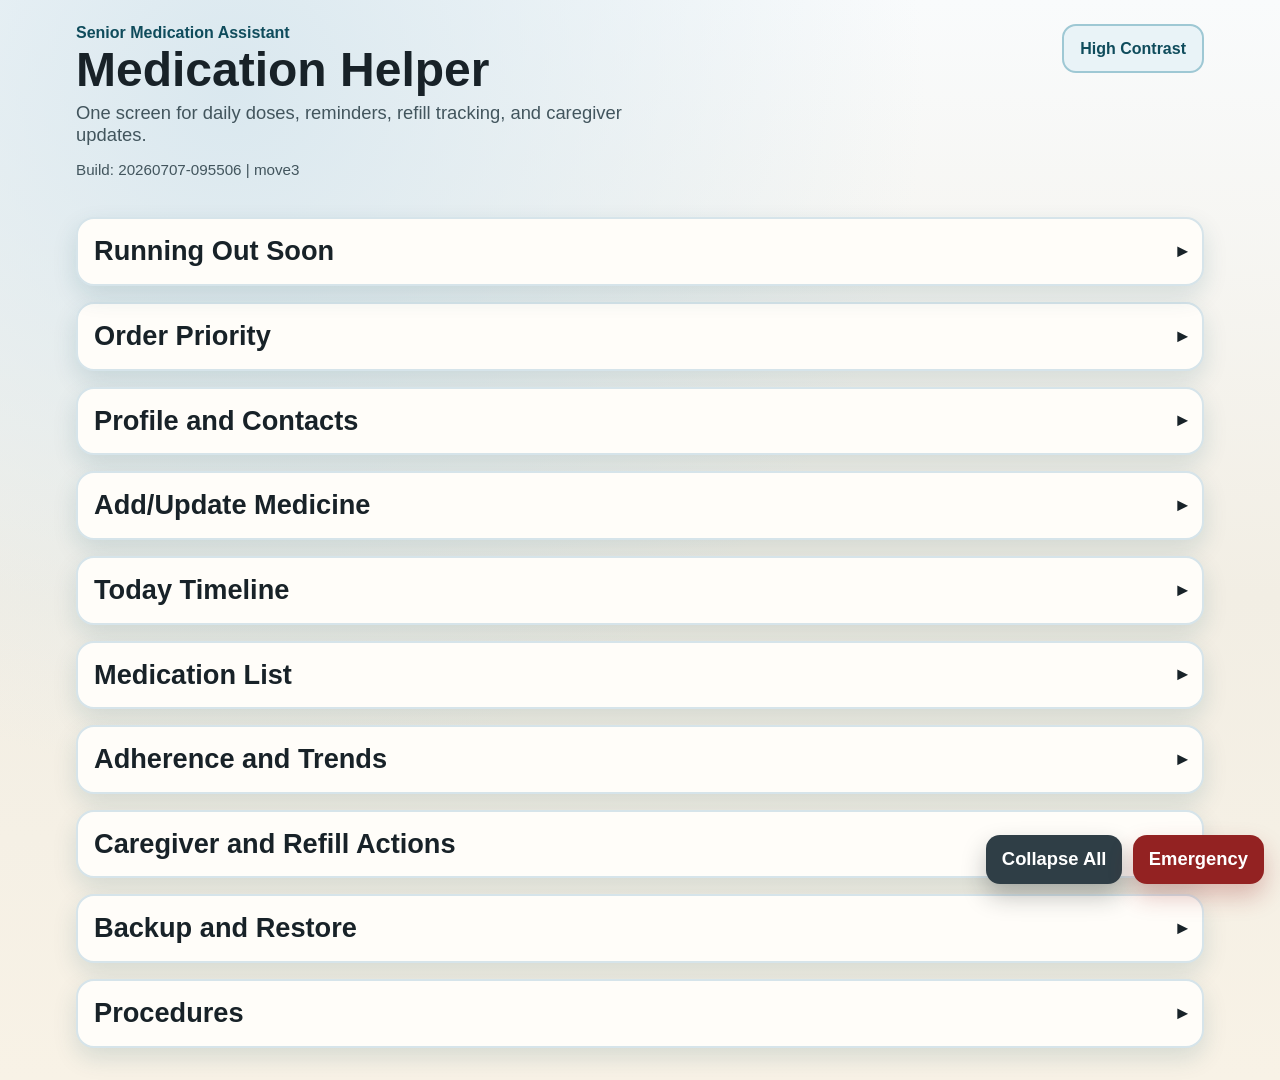
==== deploy/index.html @ 3acbe4cb "Add files via upload" ====
<!DOCTYPE html>
<html lang="en">
  <head>
    <meta charset="UTF-8" />
    <meta name="viewport" content="width=device-width, initial-scale=1" />
    <meta name="theme-color" content="#0f4c5c" />
    <meta name="description" content="Senior-friendly medication manager with reminders, refill tracking, safety checks, caregiver sharing, and emergency support." />
    <link rel="manifest" href="manifest.webmanifest" />
    <link rel="icon" type="image/png" sizes="192x192" href="icons/icon-192.png" />
    <link rel="apple-touch-icon" sizes="180x180" href="icons/icon-180.png" />
    <link rel="stylesheet" href="styles.css?v=20260707-095506" />
    <title>Medication Helper</title>
  </head>
  <body>
    <header class="hero">
      <div>
        <p class="kicker">Senior Medication Assistant</p>
        <h1>Medication Helper</h1>
        <p class="subtitle">One screen for daily doses, reminders, refill tracking, and caregiver updates.</p>
        <p id="buildInfo" class="tiny-note">Build: loading...</p>
      </div>
      <div class="hero-actions">
        <button id="highContrastBtn" class="secondary-btn" type="button">High Contrast</button>
        <button id="installAppBtn" class="secondary-btn hidden" type="button">Install App</button>
      </div>
    </header>

    <div class="fab-actions" aria-label="Quick actions">
      <button id="closeAllBtn" class="close-fab" type="button">Collapse All</button>
      <button id="emergencyBtn" class="emergency-fab" type="button">Emergency</button>
    </div>

    <main>
      <section class="card dashboard-top">
        <h2>Running Out Soon</h2>
        <p id="runningOutSummary" class="summary">No low-stock medications right now.</p>
        <div id="runningOutList" class="chip-list"></div>
      </section>

      <section class="card">
        <h2>Order Priority</h2>
        <p id="orderUserName" class="tiny-note"></p>
        <p id="orderSummary" class="summary">No medications yet.</p>
        <ul id="orderList" class="plain-list"></ul>
      </section>

      <section class="card">
        <h2>Profile and Contacts</h2>
        <form id="profileForm" class="grid-form">
          <label>
            Person name
            <input name="profileName" required placeholder="Example: Asha" />
          </label>
          <label>
            Emergency contact
            <input name="emergencyPhone" placeholder="+1..." />
          </label>
          <label>
            Caregiver name
            <input name="caregiverName" placeholder="Family member" />
          </label>
          <label>
            Caregiver phone
            <input name="caregiverPhone" placeholder="+1..." />
          </label>
          <label>
            Doctor phone
            <input name="doctorPhone" placeholder="+1..." />
          </label>
          <label>
            Pharmacy phone
            <input name="pharmacyPhone" placeholder="+1..." />
          </label>
          <label>
            Blood group
            <input name="bloodGroup" placeholder="A+, O-, etc" />
          </label>
          <label>
            Voice language
            <input name="voiceLang" placeholder="en-US, hi-IN, ta-IN" value="en-US" />
          </label>
          <label class="full">
            Conditions
            <textarea name="conditions" rows="2" placeholder="Diabetes, hypertension"></textarea>
          </label>
          <label class="full">
            Allergies
            <textarea name="allergies" rows="2" placeholder="Penicillin, ibuprofen"></textarea>
          </label>
          <div class="button-row full">
            <button class="primary-btn" type="submit">Save Profile</button>
            <button id="addProfileBtn" class="secondary-btn" type="button">Add Second User</button>
            <button id="switchProfileBtn" class="secondary-btn" type="button">Switch User</button>
          </div>
        </form>
      </section>

      <section class="card">
        <h2>Add/Update Medicine</h2>
        <p class="summary">Includes photo, schedule complexity, stock count, and safety checks.</p>
        <form id="medForm" class="grid-form">
          <label>
            Medication name
            <input name="name" required placeholder="Metformin" />
          </label>
          <label>
            Strength
            <input name="strength" required placeholder="500 mg" />
          </label>
          <label>
            Medication form
            <select name="form">
              <option value="tablet">Tablet / Capsule</option>
              <option value="cream">Cream / Ointment</option>
              <option value="drops">Drops (eye, ear, nose)</option>
              <option value="liquid">Liquid / Syrup</option>
              <option value="patch">Patch</option>
              <option value="inhaler">Inhaler</option>
              <option value="injection">Injection</option>
              <option value="spray">Spray</option>
              <option value="wafer">Wafer</option>
            </select>
          </label>
          <label>
            What it is for
            <input name="purpose" required placeholder="For blood sugar" />
          </label>
          <label>
            Units in stock
            <input name="stock" type="number" min="0" step="1" required placeholder="30" />
          </label>
          <label>
            Units per dose
            <input name="pillsPerDose" type="number" min="0.25" step="0.25" value="1" required />
          </label>
          <label>
            Number of repeats
            <input name="repeats" type="number" min="0" step="1" value="0" />
          </label>
          <label>
            Start date
            <input name="startDate" type="date" />
          </label>
          <label>
            Times (comma separated HH:MM)
            <input name="times" placeholder="08:00, 19:00" />
          </label>
          <label>
            Dose plan by time
            <input name="dosePlan" placeholder="08:00=1, 19:00=1" />
          </label>
          <label>
            Food timing
            <select name="foodRule" required>
              <option value="none">No food rule</option>
              <option value="before">Before food</option>
              <option value="after">After food</option>
              <option value="with">With food</option>
            </select>
          </label>
          <label>
            Frequency
            <select name="frequency" required>
              <option value="daily">Daily</option>
              <option value="twiceDaily">Twice daily</option>
              <option value="everyOtherDay">Every other day</option>
              <option value="weekly">Weekly</option>
              <option value="asRequired">As required (when needed)</option>
            </select>
          </label>
          <label>
            Weekly days (for weekly)
            <input name="weeklyDays" placeholder="1,3,5 (Mon,Wed,Fri)" />
          </label>
          <label>
            Barcode (optional)
            <input name="barcode" placeholder="Pack barcode" />
          </label>
          <label>
            Photo of pill/bottle
            <input id="photoInput" name="photo" type="file" accept="image/*" />
          </label>
          <label class="full">
            Notes
            <textarea name="notes" rows="2" placeholder="Keep away from sunlight"></textarea>
          </label>
          <div class="button-row full">
            <button id="medSubmitBtn" class="primary-btn" type="submit">Save Medication</button>
            <button id="medCancelEditBtn" class="secondary-btn hidden" type="button">Cancel Edit</button>
          </div>
        </form>
        <p class="tiny-note">Use dose plan when morning and night quantities differ. Example: 08:00=1, 19:00=2.</p>
        <p id="safetyMessage" class="warn-text" aria-live="polite"></p>
      </section>

      <section class="card">
        <h2>Today Timeline</h2>
        <p id="todaySummary" class="summary">No schedule yet.</p>
        <div id="timeline" class="timeline" aria-live="polite"></div>
        <div class="button-row">
          <button id="markMorningTakenBtn" class="primary-btn" type="button">Mark All Morning Taken</button>
          <button id="markEveningTakenBtn" class="secondary-btn" type="button">Mark All Evening Taken</button>
        </div>
        <div id="todayTimelineActions" class="button-row">
          <button id="startVoiceCmdBtn" class="secondary-btn" type="button">Voice Command</button>
          <button id="exportCsvBtn" class="secondary-btn" type="button">Export CSV</button>
          <button id="exportMedListBtn" class="secondary-btn" type="button">Export Med List</button>
          <button id="exportAmPmBtn" class="secondary-btn" type="button">Export AM/PM List</button>
          <button id="printReportBtn" class="secondary-btn" type="button">Print Summary</button>
        </div>
      </section>

      <section class="card">
        <h2>Medication List</h2>
        <div id="medList" class="med-list"></div>
      </section>

      <section class="card">
        <h2>Adherence and Trends</h2>
        <p id="adherenceSummary" class="summary">No adherence data yet.</p>
        <ul id="trendList" class="plain-list"></ul>
        <div class="button-row">
          <button id="catchUpBtn" class="primary-btn" type="button">Catch Up Overdue</button>
        </div>
      </section>

      <section class="card">
        <h2>Caregiver and Refill Actions</h2>
        <div class="button-row">
          <button id="shareCaregiverBtn" class="primary-btn" type="button">Share Status</button>
          <button id="notifyCaregiverBtn" class="secondary-btn" type="button">Notify Missed Dose</button>
          <button id="requestRefillBtn" class="secondary-btn" type="button">Request Refill</button>
          <button id="callDoctorBtn" class="secondary-btn" type="button">Call Doctor</button>
        </div>
      </section>

      <section class="card">
        <h2>Backup and Restore</h2>
        <div class="button-row">
          <button id="exportBackupBtn" class="secondary-btn" type="button">Export Backup</button>
          <label class="file-label secondary-btn">
            Restore Backup
            <input id="importBackupInput" type="file" accept="application/json" />
          </label>
        </div>
      </section>

      <section class="card">
        <h2>Procedures</h2>
        <form id="procedureForm" class="grid-form">
          <label>
            Procedure date
            <input name="procedureDate" required placeholder="YYYY or YYYY-MM or YYYY-MM-DD" />
          </label>
          <label>
            Procedure name
            <input name="procedureName" required placeholder="Echocardiogram" />
          </label>
          <label>
            Doctor name (optional)
            <input name="procedureDoctorName" placeholder="Dr. Kumar" />
          </label>
          <label>
            Notes (optional)
            <input name="procedureNotes" placeholder="Follow-up in 3 months" />
          </label>
          <div class="button-row full">
            <button id="procedureSubmitBtn" class="primary-btn" type="submit">Save Procedure</button>
            <button id="procedureCancelEditBtn" class="secondary-btn hidden" type="button">Cancel Edit</button>
          </div>
        </form>
        <p id="procedureMessage" class="warn-text" aria-live="polite"></p>
        <div class="button-row">
          <button id="exportProcedureCsvBtn" class="secondary-btn" type="button">Export Procedures CSV</button>
        </div>
        <div id="procedureList" class="procedure-list"></div>
      </section>
    </main>

    <dialog id="emergencyDialog">
      <h2>Emergency Card</h2>
      <p id="medicalCardText"></p>
      <div class="button-row">
        <a id="emergencyCallLink" class="primary-btn" href="#">Call Emergency Contact</a>
        <button id="closeEmergencyBtn" class="secondary-btn" type="button">Close</button>
      </div>
      <p class="tiny-note">* means on-demand (as needed) medication. Tip: take a screenshot of this card and set it as lock-screen information.</p>
    </dialog>

    <section id="alarmOverlay" class="alarm-overlay hidden" aria-live="assertive" aria-hidden="true" style="display: none !important;">
      <div class="alarm-panel">
        <h2 id="alarmTitle">Medication Reminder</h2>
        <p id="alarmMessage"></p>
        <div class="button-row">
          <button id="alarmTakenBtn" class="primary-btn" type="button">Taken</button>
          <button id="alarmSkippedBtn" class="danger-btn" type="button">Skipped</button>
          <button id="alarmSnoozeBtn" class="secondary-btn" type="button">Snooze 10 min</button>
          <button id="alarmDismissBtn" class="secondary-btn" type="button">Silence</button>
          <button id="alarmMuteTodayBtn" class="secondary-btn" type="button">Mute Today</button>
        </div>
      </div>
    </section>

    <template id="medCardTemplate">
      <article class="med-card">
        <img class="med-photo" alt="Medication photo" />
        <div class="med-main">
          <h3 class="med-name"></h3>
          <p class="med-purpose"></p>
          <p class="med-times"></p>
          <p class="med-dose-plan"></p>
          <p class="med-schedule"></p>
          <p class="med-days"></p>
          <p class="med-notes"></p>
          <div class="chip-row">
            <span class="chip food-chip"></span>
            <span class="chip freq-chip"></span>
            <span class="chip form-chip"></span>
          </div>
        </div>
        <div class="card-actions">
          <button class="edit-btn secondary-btn" type="button">Edit</button>
          <button class="log-prn-btn primary-btn hidden" type="button">Log dose now</button>
          <button class="danger-btn" type="button">Remove</button>
        </div>
      </article>
    </template>

    <template id="timelineItemTemplate">
      <article class="timeline-item">
        <div>
          <h3 class="time-title"></h3>
          <p class="time-meta"></p>
          <p class="time-datekey"></p>
          <p class="time-state"></p>
        </div>
        <div class="card-actions">
          <button class="take-btn" type="button">Taken</button>
          <button class="untake-btn secondary-btn" type="button">Untake</button>
          <button class="skip-btn" type="button">Skipped</button>
          <button class="snooze-btn" type="button">Snooze 10 min</button>
        </div>
      </article>
    </template>

    <template id="procedureCardTemplate">
      <article class="procedure-card">
        <div class="procedure-main">
          <p class="procedure-summary"></p>
        </div>
        <div class="card-actions">
          <button class="procedure-edit-btn secondary-btn" type="button" aria-label="Edit procedure" title="Edit procedure">E</button>
          <button class="procedure-delete-btn danger-btn" type="button" aria-label="Delete procedure" title="Delete procedure">D</button>
        </div>
      </article>
    </template>

    <script src="app.js?v=20260707-095506" defer></script>
  </body>
</html>
---- deploy/styles.css ----
:root {
  --bg: #f2eee4;
  --bg-soft: #dae8ef;
  --surface: #fffdf9;
  --text: #182228;
  --muted: #42555d;
  --primary: #0f4c5c;
  --primary-strong: #093946;
  --ok: #146c43;
  --warn: #8f4a00;
  --danger: #932222;
  --shadow: rgba(15, 76, 92, 0.14);
}

body.high-contrast {
  --bg: #ffffff;
  --bg-soft: #ffffff;
  --surface: #ffffff;
  --text: #000000;
  --muted: #111111;
  --primary: #000000;
  --primary-strong: #000000;
  --ok: #003d1f;
  --warn: #6b3000;
  --danger: #6a0000;
}

* {
  box-sizing: border-box;
}

body {
  margin: 0;
  min-height: 100vh;
  color: var(--text);
  font-family: "Atkinson Hyperlegible", "Verdana", sans-serif;
  background:
    radial-gradient(circle at 18% 8%, var(--bg-soft), transparent 48%),
    linear-gradient(180deg, #f9fbfc 0%, var(--bg) 55%, #f8f2e6 100%);
}

.hero {
  max-width: 1160px;
  margin: 0 auto;
  padding: 1.5rem 1rem;
  display: flex;
  gap: 1rem;
  justify-content: space-between;
  align-items: start;
}

.hero-actions {
  display: flex;
  gap: 0.55rem;
  flex-wrap: wrap;
}

.kicker {
  margin: 0;
  font-weight: 800;
  color: var(--primary);
}

h1 {
  margin: 0.2rem 0 0.4rem;
  font-size: clamp(2.2rem, 5vw, 3rem);
  line-height: 1.05;
}

.subtitle {
  margin: 0;
  max-width: 54ch;
  font-size: 1.15rem;
  color: var(--muted);
}

main {
  max-width: 1160px;
  margin: 0 auto;
  padding: 0 1rem 2rem;
  display: grid;
  gap: 1rem;
}

.card {
  border: 2px solid #d6e4ea;
  border-radius: 18px;
  background: var(--surface);
  box-shadow: 0 10px 24px var(--shadow);
  padding: 1rem;
}

.card-toggle {
  width: 100%;
  border: 0;
  background: transparent;
  padding: 0;
  margin: 0 0 0.7rem;
  display: flex;
  align-items: center;
  justify-content: space-between;
  gap: 0.6rem;
  cursor: pointer;
  color: inherit;
  text-align: left;
}

.card-toggle-title {
  font-size: 1.7rem;
  font-weight: 800;
  line-height: 1.2;
}

.card-toggle-icon {
  font-size: 1.2rem;
  line-height: 1;
}

.card.is-collapsed .card-toggle {
  margin-bottom: 0;
}

.card.is-collapsed .card-toggle-icon {
  transform: rotate(-90deg);
}

.card-content {
  display: block;
}

.card.is-collapsed .card-content {
  display: none;
}

.dashboard-top {
  position: sticky;
  top: 0.3rem;
  z-index: 3;
}

h2 {
  margin: 0 0 0.7rem;
  font-size: 1.7rem;
}

.summary {
  margin: 0 0 0.7rem;
  font-size: 1.12rem;
  font-weight: 700;
  color: var(--primary);
}

.warn-text {
  margin: 0.6rem 0 0;
  color: var(--warn);
  font-weight: 700;
  min-height: 1.3rem;
}

.grid-form {
  display: grid;
  grid-template-columns: repeat(2, minmax(0, 1fr));
  gap: 0.75rem;
}

label {
  display: grid;
  gap: 0.4rem;
  font-size: 1.08rem;
  font-weight: 700;
}

input,
select,
textarea,
button,
a {
  font: inherit;
}

input,
select,
textarea {
  border: 2px solid #b7ccd5;
  border-radius: 12px;
  padding: 0.78rem;
  background: #fff;
}

input:focus,
select:focus,
textarea:focus,
button:focus,
a:focus {
  outline: 3px solid #6fb6c8;
  outline-offset: 2px;
}

button,
a.primary-btn,
a.secondary-btn {
  border: 0;
  border-radius: 14px;
  padding: 0.85rem 1rem;
  font-weight: 800;
  cursor: pointer;
  text-decoration: none;
  display: inline-flex;
  align-items: center;
  justify-content: center;
}

button:disabled {
  opacity: 0.65;
  cursor: not-allowed;
}

.primary-btn,
.take-btn {
  background: var(--primary);
  color: #fff;
}

.primary-btn:hover,
.take-btn:hover {
  background: var(--primary-strong);
}

.take-btn.pending {
  background: #e9f3f7;
  color: var(--primary);
  border: 2px solid #9ec8d4;
}

.take-btn.pending:hover {
  background: #dcecf3;
}

.secondary-btn,
.skip-btn,
.snooze-btn,
.file-label {
  background: #e9f3f7;
  color: var(--primary);
  border: 2px solid #9ec8d4;
}

.danger-btn {
  background: #fff1f1;
  color: var(--danger);
  border: 2px solid #f0c1c1;
}

.full {
  grid-column: 1 / -1;
}

.button-row {
  display: flex;
  flex-wrap: wrap;
  gap: 0.55rem;
}

#todayTimelineActions {
  display: flex;
  flex-wrap: nowrap;
  overflow-x: auto;
  overflow-y: hidden;
  -webkit-overflow-scrolling: touch;
  gap: 0.45rem;
}

#todayTimelineActions button {
  flex: 0 0 auto;
  min-width: 9.5rem;
  padding: 0.7rem 0.75rem;
  white-space: nowrap;
}

.chip-list,
.chip-row {
  display: flex;
  gap: 0.45rem;
  flex-wrap: wrap;
}

.chip {
  border-radius: 999px;
  padding: 0.3rem 0.75rem;
  font-size: 0.96rem;
  font-weight: 700;
  border: 2px solid #c1d4db;
  background: #f3f9fb;
}

.timeline,
.med-list,
.procedure-list {
  display: grid;
  gap: 0.75rem;
}

.timeline-item,
.med-card,
.procedure-card {
  border: 2px solid #d4e2e7;
  border-radius: 14px;
  padding: 0.85rem;
  background: #fff;
  display: flex;
  gap: 0.8rem;
  justify-content: space-between;
  align-items: start;
}

.time-title,
.med-name {
  margin: 0;
  font-size: 1.34rem;
}

.time-meta,
.time-state,
.med-purpose,
.med-meta,
.med-days,
.med-notes {
  margin: 0.3rem 0 0;
  font-size: 1.06rem;
  color: var(--muted);
}

.med-photo {
  width: 86px;
  height: 86px;
  border-radius: 12px;
  object-fit: cover;
  border: 2px solid #c6d7dd;
  background: #ecf4f8;
}

.med-main {
  flex: 1;
}

.procedure-main {
  flex: 1;
}

.procedure-card {
  padding: 0.7rem 0.8rem;
  align-items: center;
  flex-wrap: nowrap;
}

.procedure-summary {
  margin: 0;
  font-size: 1rem;
  font-weight: 700;
  color: var(--muted);
  white-space: nowrap;
  overflow: hidden;
  text-overflow: ellipsis;
}

.card-actions {
  display: grid;
  gap: 0.4rem;
  min-width: 170px;
}

.timeline-item .card-actions {
  display: flex;
  flex-wrap: nowrap;
  grid-template-columns: none;
  min-width: 0;
  overflow-x: auto;
  overflow-y: hidden;
  -webkit-overflow-scrolling: touch;
}

.timeline-item .card-actions button {
  flex: 0 0 auto;
  min-width: 7.5rem;
  white-space: nowrap;
}

.procedure-card .card-actions {
  min-width: auto;
  display: flex;
  flex-direction: row;
  flex-wrap: nowrap;
  gap: 0.35rem;
}

.procedure-card .card-actions button {
  width: auto;
  min-width: 2.2rem;
  padding: 0.5rem 0.7rem;
}

.plain-list {
  margin: 0;
  padding-left: 1.2rem;
  font-size: 1.06rem;
}

.plain-list li {
  margin: 0.35rem 0;
}

.hidden {
  display: none;
}

.tiny-note {
  color: var(--muted);
  font-size: 0.95rem;
}

.fab-actions {
  position: fixed;
  right: 1rem;
  bottom: 1rem;
  z-index: 40;
  display: flex;
  gap: 0.65rem;
  align-items: center;
}

.emergency-fab {
  position: static;
  background: var(--danger);
  color: #fff;
  font-size: 1.15rem;
  box-shadow: 0 12px 24px rgba(147, 34, 34, 0.28);
}

.close-fab {
  position: static;
  background: #2f3e46;
  color: #fff;
  font-size: 1.15rem;
  box-shadow: 0 12px 24px rgba(22, 29, 34, 0.28);
}

.alarm-overlay {
  position: fixed;
  inset: 0;
  z-index: 50;
  background: rgba(24, 34, 40, 0.78);
  display: flex;
  align-items: center;
  justify-content: center;
  padding: 1rem;
}

.alarm-panel {
  background: #fff;
  color: #0f1f27;
  border-radius: 18px;
  border: 3px solid #0f4c5c;
  max-width: 600px;
  width: 100%;
  padding: 1rem;
}

dialog {
  border: 2px solid #b2cfd9;
  border-radius: 16px;
  width: min(640px, 92vw);
}

dialog::backdrop {
  background: rgba(26, 39, 45, 0.56);
}

.file-label {
  position: relative;
  overflow: hidden;
  display: inline-flex;
  align-items: center;
  justify-content: center;
  gap: 0;
  padding: 0.85rem 1rem;
  border-radius: 14px;
  line-height: 1.1;
  flex-shrink: 0;
  white-space: nowrap;
}

.file-label input {
  position: absolute;
  inset: 0;
  opacity: 0;
  cursor: pointer;
}

@media (max-width: 900px) {
  .hero {
    flex-direction: column;
  }

  .grid-form {
    grid-template-columns: 1fr;
  }

  .fab-actions {
    flex-direction: column;
    align-items: stretch;
  }

  .timeline-item,
  .med-card {
    flex-direction: column;
  }

  .card-actions {
    width: 100%;
    min-width: 0;
    grid-template-columns: repeat(2, minmax(0, 1fr));
  }

  .timeline-item .card-actions {
    display: flex;
    flex-wrap: nowrap;
    grid-template-columns: none;
  }

  .timeline-item .card-actions button {
    min-width: 6.9rem;
    font-size: 0.9rem;
  }

  .alarm-panel .button-row {
    display: grid;
    grid-template-columns: 1fr 1fr;
  }

  #todayTimelineActions button {
    font-size: 0.9rem;
    padding: 0.6rem 0.5rem;
    min-width: 8.5rem;
  }
}
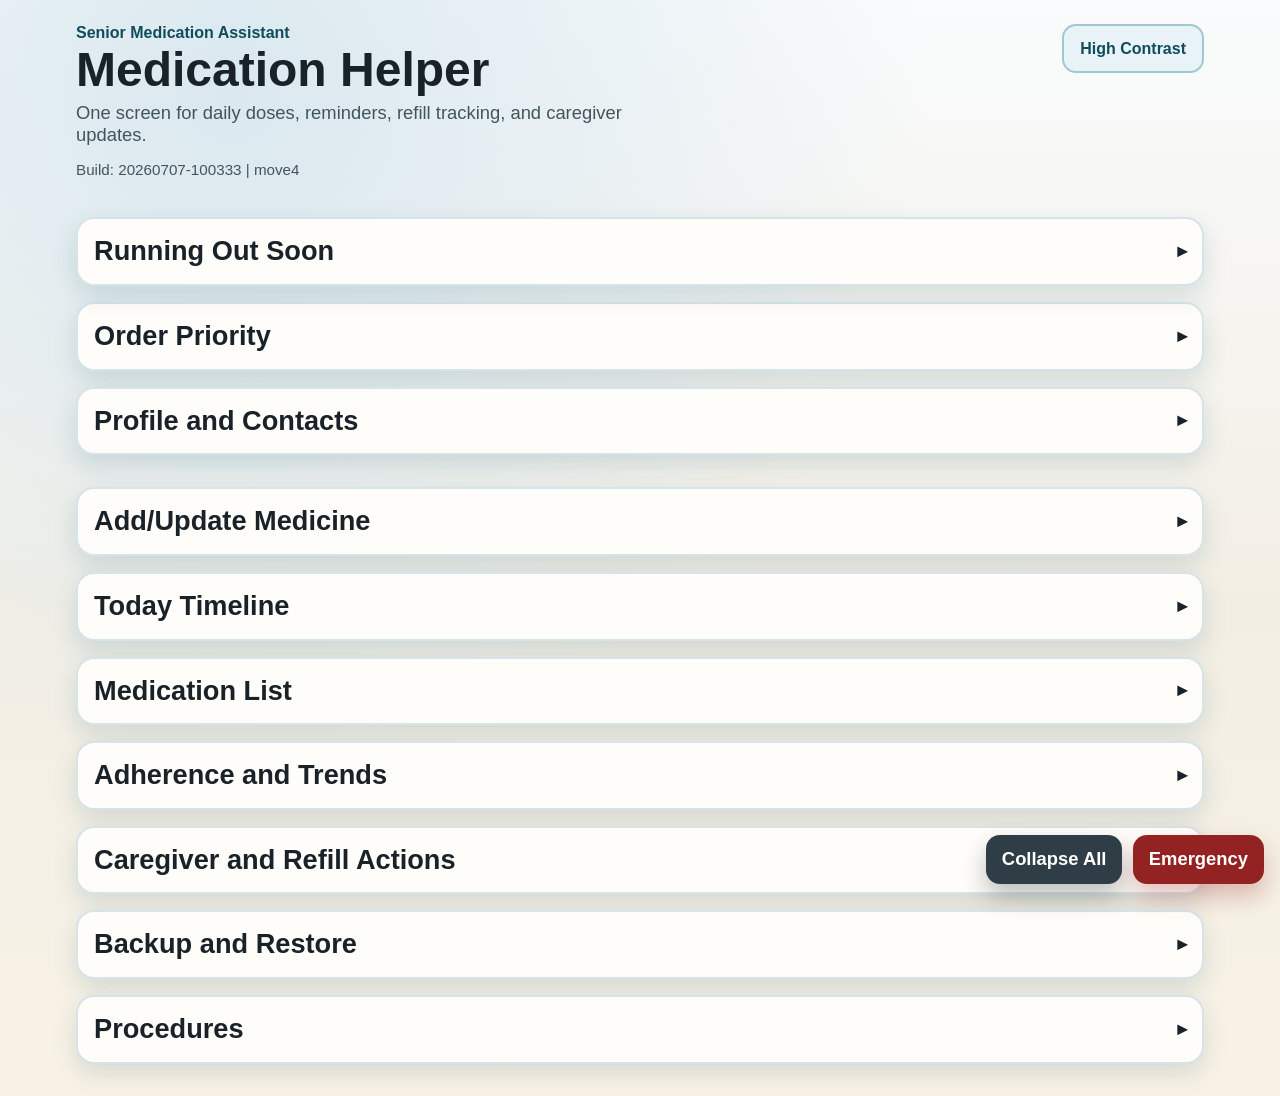
==== commit 8fd86553: "Add files via upload" ====
--- a/deploy/index.html
+++ b/deploy/index.html
@@ -8,7 +8,7 @@
     <link rel="manifest" href="manifest.webmanifest" />
     <link rel="icon" type="image/png" sizes="192x192" href="icons/icon-192.png" />
     <link rel="apple-touch-icon" sizes="180x180" href="icons/icon-180.png" />
-    <link rel="stylesheet" href="styles.css?v=20260707-095506" />
+    <link rel="stylesheet" href="styles.css?v=20260707-100333" />
     <title>Medication Helper</title>
   </head>
   <body>
@@ -95,6 +95,7 @@
         </form>
       </section>
 
+      <div id="medFormTarget" aria-hidden="true"></div>
       <section class="card">
         <h2>Add/Update Medicine</h2>
         <p class="summary">Includes photo, schedule complexity, stock count, and safety checks.</p>
@@ -355,6 +356,6 @@
       </article>
     </template>
 
-    <script src="app.js?v=20260707-095506" defer></script>
+    <script src="app.js?v=20260707-100333" defer></script>
   </body>
 </html>
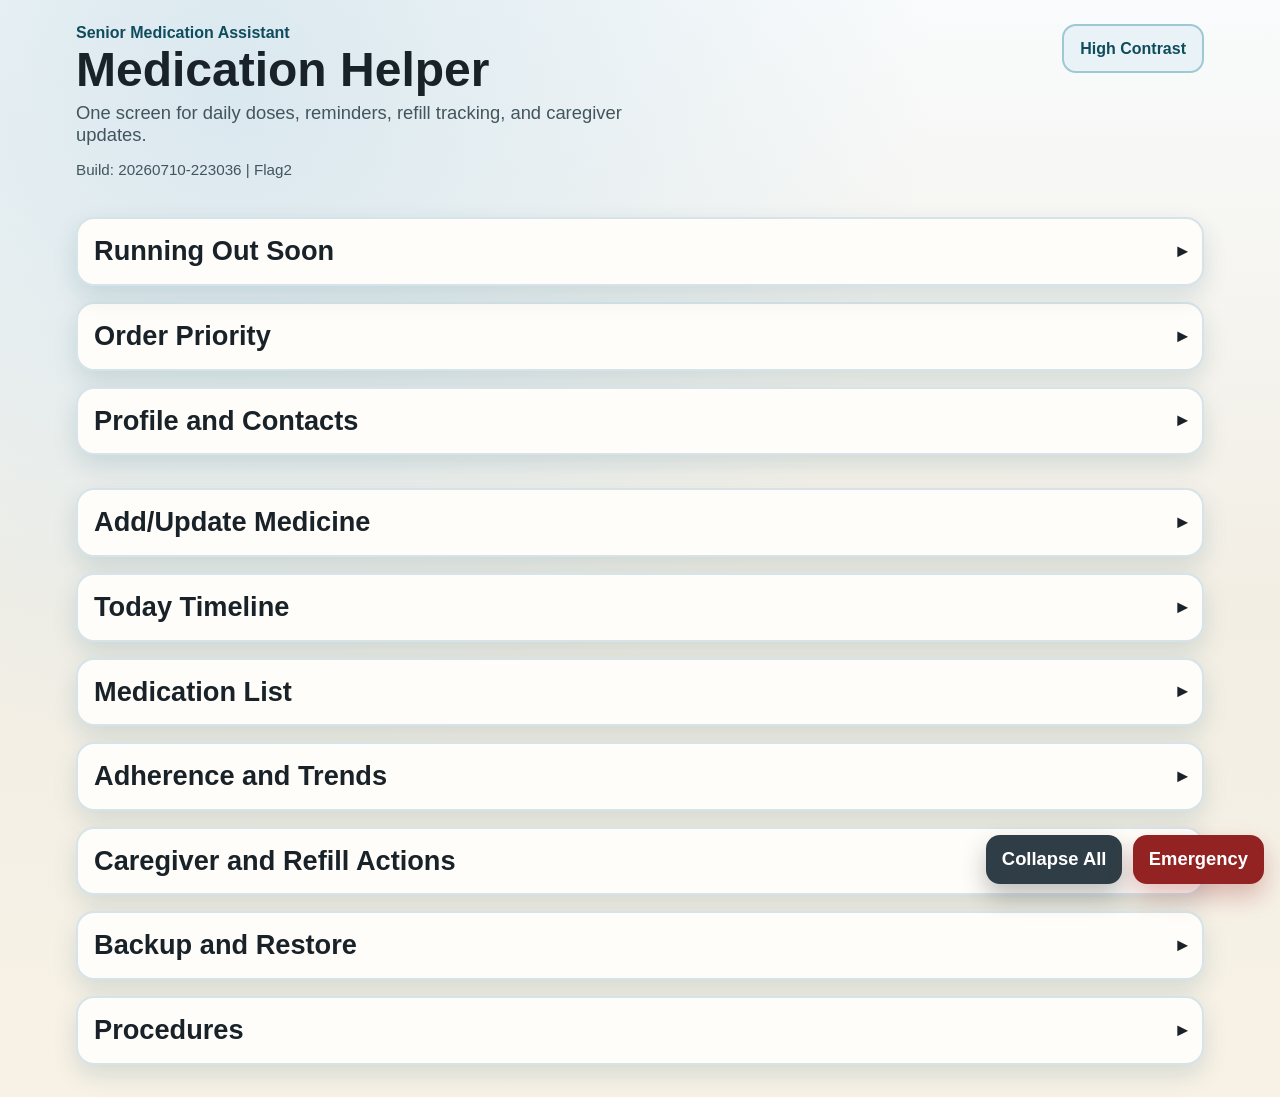
==== commit 3f57d85e: "Add files via upload" ====
--- a/deploy/index.html
+++ b/deploy/index.html
@@ -8,7 +8,7 @@
     <link rel="manifest" href="manifest.webmanifest" />
     <link rel="icon" type="image/png" sizes="192x192" href="icons/icon-192.png" />
     <link rel="apple-touch-icon" sizes="180x180" href="icons/icon-180.png" />
-    <link rel="stylesheet" href="styles.css?v=20260707-100333" />
+    <link rel="stylesheet" href="styles.css?v=20260710-223036" />
     <title>Medication Helper</title>
   </head>
   <body>
@@ -95,18 +95,18 @@
         </form>
       </section>
 
-      <div id="medFormTarget" aria-hidden="true"></div>
+      <div id="medFormTarget" class="form-anchor" tabindex="-1" aria-hidden="true"></div>
       <section class="card">
         <h2>Add/Update Medicine</h2>
         <p class="summary">Includes photo, schedule complexity, stock count, and safety checks.</p>
         <form id="medForm" class="grid-form">
           <label>
             Medication name
-            <input name="name" required placeholder="Metformin" />
+            <input name="name" required data-required="true" placeholder="Metformin" />
           </label>
           <label>
             Strength
-            <input name="strength" required placeholder="500 mg" />
+            <input name="strength" required data-required="true" placeholder="500 mg" />
           </label>
           <label>
             Medication form
@@ -124,15 +124,15 @@
           </label>
           <label>
             What it is for
-            <input name="purpose" required placeholder="For blood sugar" />
+            <input name="purpose" required data-required="true" placeholder="For blood sugar" />
           </label>
           <label>
             Units in stock
-            <input name="stock" type="number" min="0" step="1" required placeholder="30" />
+            <input name="stock" type="number" min="0" step="1" required data-required="true" placeholder="30" />
           </label>
           <label>
             Units per dose
-            <input name="pillsPerDose" type="number" min="0.25" step="0.25" value="1" required />
+            <input name="pillsPerDose" type="number" min="0.25" step="0.25" value="1" required data-required="true" />
           </label>
           <label>
             Number of repeats
@@ -144,7 +144,7 @@
           </label>
           <label>
             Times (comma separated HH:MM)
-            <input name="times" placeholder="08:00, 19:00" />
+            <input name="times" required data-required="true" placeholder="08:00, 19:00" />
           </label>
           <label>
             Dose plan by time
@@ -152,7 +152,7 @@
           </label>
           <label>
             Food timing
-            <select name="foodRule" required>
+            <select name="foodRule" required data-required="true">
               <option value="none">No food rule</option>
               <option value="before">Before food</option>
               <option value="after">After food</option>
@@ -161,7 +161,7 @@
           </label>
           <label>
             Frequency
-            <select name="frequency" required>
+            <select name="frequency" required data-required="true">
               <option value="daily">Daily</option>
               <option value="twiceDaily">Twice daily</option>
               <option value="everyOtherDay">Every other day</option>
@@ -190,6 +190,7 @@
             <button id="medCancelEditBtn" class="secondary-btn hidden" type="button">Cancel Edit</button>
           </div>
         </form>
+        <p id="medSavedFlag" class="save-flag hidden" aria-live="polite"></p>
         <p class="tiny-note">Use dose plan when morning and night quantities differ. Example: 08:00=1, 19:00=2.</p>
         <p id="safetyMessage" class="warn-text" aria-live="polite"></p>
       </section>
@@ -356,6 +357,10 @@
       </article>
     </template>
 
-    <script src="app.js?v=20260707-100333" defer></script>
+    <script src="state.js?v=20260707-101947" defer></script>
+    <script src="ui.js?v=20260707-101947" defer></script>
+    <script src="forms.js?v=20260709-175350" defer></script>
+    <script src="renderer.js?v=20260709-190739" defer></script>
+    <script src="app.js?v=20260710-223036" defer></script>
   </body>
 </html>
--- a/deploy/styles.css
+++ b/deploy/styles.css
@@ -90,6 +90,13 @@
   padding: 1rem;
 }
 
+.form-anchor {
+  display: block;
+  height: 1px;
+  margin: 0;
+  scroll-margin-top: 1rem;
+}
+
 .card-toggle {
   width: 100%;
   border: 0;
@@ -157,6 +164,17 @@
   min-height: 1.3rem;
 }
 
+.save-flag {
+  margin: 0.6rem 0 0;
+  min-height: 1.3rem;
+  color: var(--ok);
+  font-weight: 800;
+  padding: 0.45rem 0.7rem;
+  border: 2px solid #9fd4b8;
+  border-radius: 12px;
+  background: #eef9f1;
+}
+
 .grid-form {
   display: grid;
   grid-template-columns: repeat(2, minmax(0, 1fr));
@@ -168,6 +186,28 @@
   gap: 0.4rem;
   font-size: 1.08rem;
   font-weight: 700;
+}
+
+.compulsory-field {
+  border: 2px solid #d39a2b;
+  background: linear-gradient(180deg, #fff9ec 0%, #fffef9 100%);
+  border-radius: 12px;
+  padding: 0.5rem;
+}
+
+.compulsory-chip {
+  display: inline-flex;
+  align-self: start;
+  width: fit-content;
+  font-size: 0.72rem;
+  font-weight: 800;
+  letter-spacing: 0.03em;
+  text-transform: uppercase;
+  color: #6a3f00;
+  background: #ffe8bc;
+  border: 1px solid #d39a2b;
+  border-radius: 999px;
+  padding: 0.1rem 0.45rem;
 }
 
 input,
@@ -185,6 +225,13 @@
   border-radius: 12px;
   padding: 0.78rem;
   background: #fff;
+}
+
+.compulsory-field input:not(.field-error),
+.compulsory-field select:not(.field-error),
+.compulsory-field textarea:not(.field-error) {
+  border-color: #d39a2b;
+  background: #fffdf7;
 }
 
 input:focus,
@@ -393,6 +440,12 @@
   gap: 0.35rem;
 }
 
+/* Required-field indicator and validation styles */
+.required::after { content: " *"; color: #c00; margin-left: 0.15rem; }
+.field-error { border-color: #c00 !important; box-shadow: 0 0 0 3px rgba(255,0,0,0.06); }
+.error-message { color: #c00; font-size: 0.9rem; margin-top: 0.25rem; display: none; }
+.error-message.visible { display: block; }
+
 .procedure-card .card-actions button {
   width: auto;
   min-width: 2.2rem;
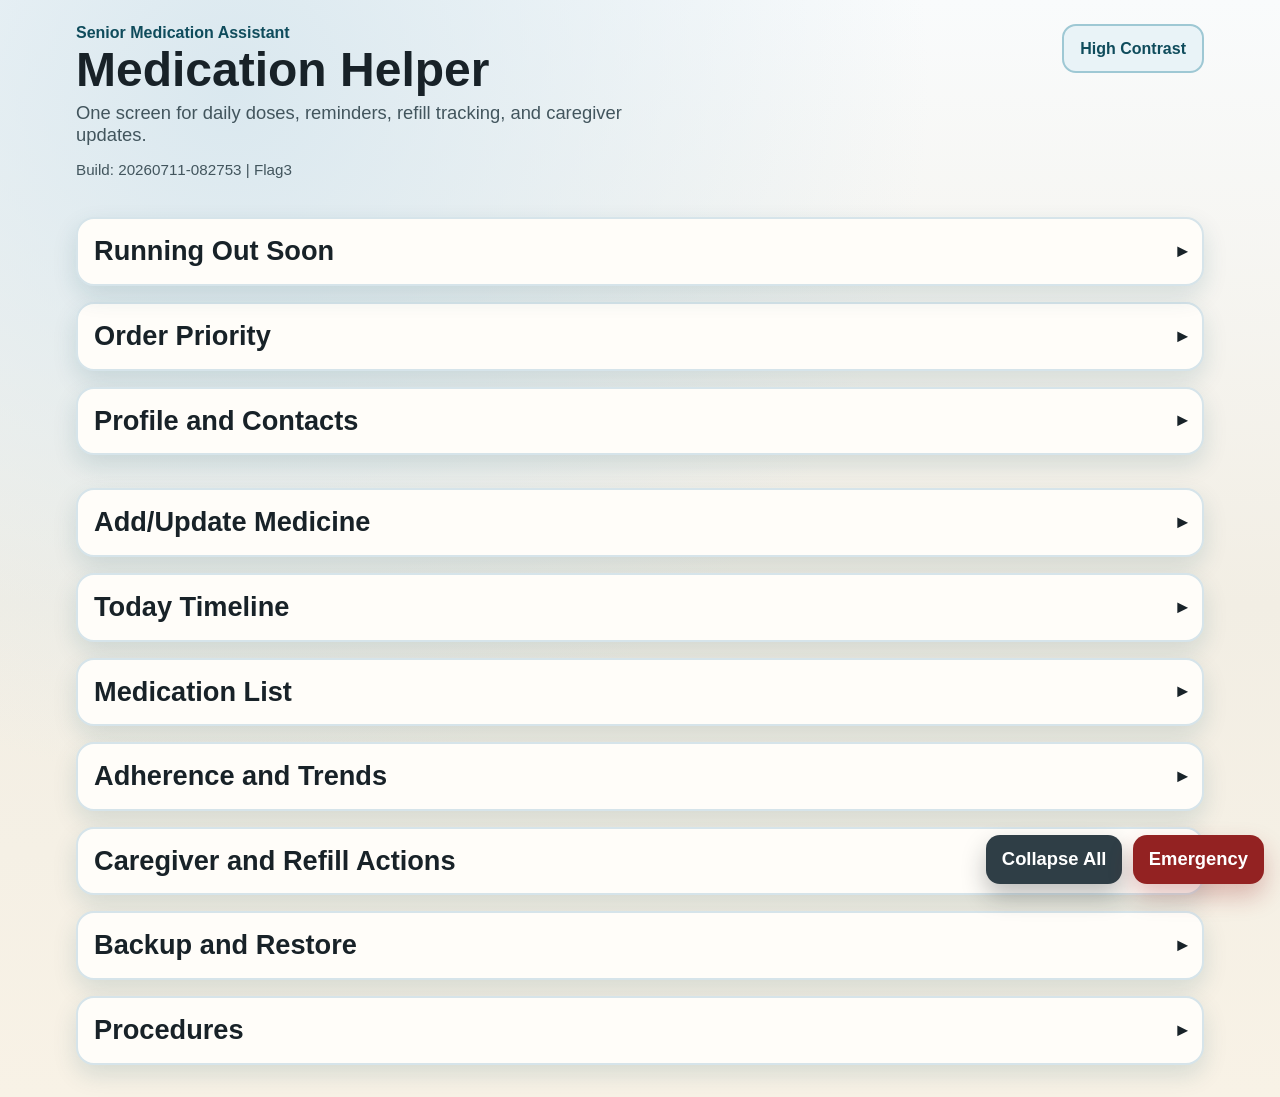
==== commit e88e581b: "Add files via upload" ====
--- a/deploy/index.html
+++ b/deploy/index.html
@@ -8,7 +8,7 @@
     <link rel="manifest" href="manifest.webmanifest" />
     <link rel="icon" type="image/png" sizes="192x192" href="icons/icon-192.png" />
     <link rel="apple-touch-icon" sizes="180x180" href="icons/icon-180.png" />
-    <link rel="stylesheet" href="styles.css?v=20260710-223036" />
+    <link rel="stylesheet" href="styles.css?v=20260711-082753" />
     <title>Medication Helper</title>
   </head>
   <body>
@@ -361,6 +361,6 @@
     <script src="ui.js?v=20260707-101947" defer></script>
     <script src="forms.js?v=20260709-175350" defer></script>
     <script src="renderer.js?v=20260709-190739" defer></script>
-    <script src="app.js?v=20260710-223036" defer></script>
+    <script src="app.js?v=20260711-082753" defer></script>
   </body>
 </html>
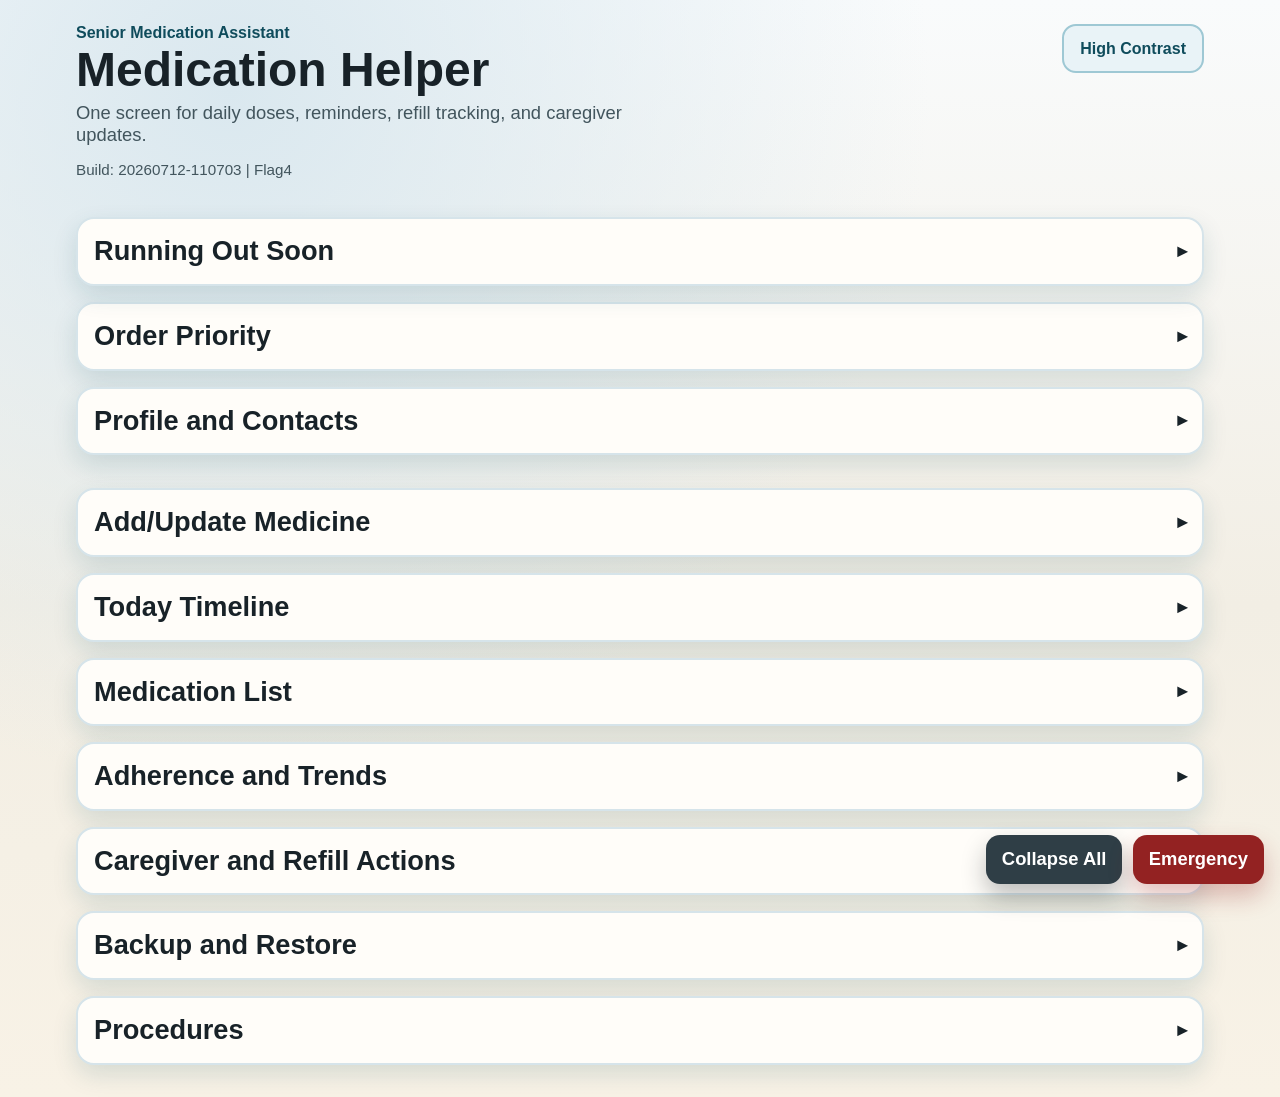
==== commit 788fa1c1: "Add files via upload" ====
--- a/deploy/index.html
+++ b/deploy/index.html
@@ -8,7 +8,7 @@
     <link rel="manifest" href="manifest.webmanifest" />
     <link rel="icon" type="image/png" sizes="192x192" href="icons/icon-192.png" />
     <link rel="apple-touch-icon" sizes="180x180" href="icons/icon-180.png" />
-    <link rel="stylesheet" href="styles.css?v=20260711-082753" />
+    <link rel="stylesheet" href="styles.css?v=20260712-110703" />
     <title>Medication Helper</title>
   </head>
   <body>
@@ -143,23 +143,6 @@
             <input name="startDate" type="date" />
           </label>
           <label>
-            Times (comma separated HH:MM)
-            <input name="times" required data-required="true" placeholder="08:00, 19:00" />
-          </label>
-          <label>
-            Dose plan by time
-            <input name="dosePlan" placeholder="08:00=1, 19:00=1" />
-          </label>
-          <label>
-            Food timing
-            <select name="foodRule" required data-required="true">
-              <option value="none">No food rule</option>
-              <option value="before">Before food</option>
-              <option value="after">After food</option>
-              <option value="with">With food</option>
-            </select>
-          </label>
-          <label>
             Frequency
             <select name="frequency" required data-required="true">
               <option value="daily">Daily</option>
@@ -170,6 +153,24 @@
             </select>
           </label>
           <label>
+            Times (comma separated HH:MM)
+            <input name="times" required data-required="true" placeholder="08:00, 19:00" />
+          </label>
+          <label>
+            Dose plan by time
+            <input name="dosePlan" placeholder="08:00=1, 19:00=1" />
+          </label>
+          <label>
+            Food timing
+            <select name="foodRule" required data-required="true">
+              <option value="none">No food rule</option>
+              <option value="before">Before food</option>
+              <option value="after">After food</option>
+              <option value="with">With food</option>
+            </select>
+          </label>
+          
+          <label>
             Weekly days (for weekly)
             <input name="weeklyDays" placeholder="1,3,5 (Mon,Wed,Fri)" />
           </label>
@@ -286,7 +287,6 @@
         <a id="emergencyCallLink" class="primary-btn" href="#">Call Emergency Contact</a>
         <button id="closeEmergencyBtn" class="secondary-btn" type="button">Close</button>
       </div>
-      <p class="tiny-note">* means on-demand (as needed) medication. Tip: take a screenshot of this card and set it as lock-screen information.</p>
     </dialog>
 
     <section id="alarmOverlay" class="alarm-overlay hidden" aria-live="assertive" aria-hidden="true" style="display: none !important;">
@@ -361,6 +361,6 @@
     <script src="ui.js?v=20260707-101947" defer></script>
     <script src="forms.js?v=20260709-175350" defer></script>
     <script src="renderer.js?v=20260709-190739" defer></script>
-    <script src="app.js?v=20260711-082753" defer></script>
+    <script src="app.js?v=20260712-110703" defer></script>
   </body>
 </html>
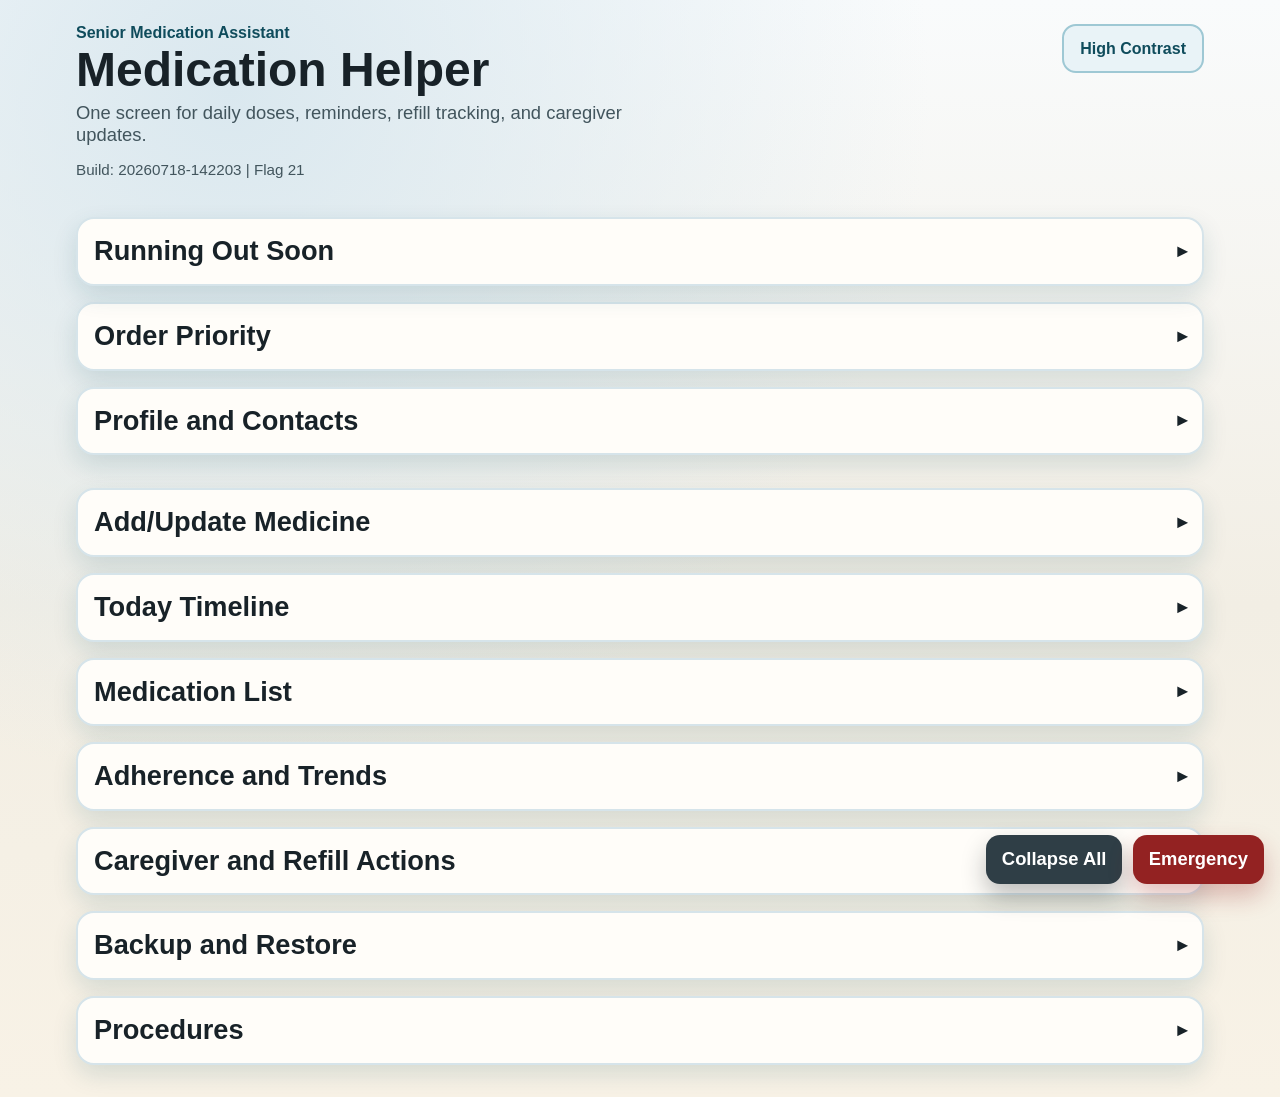
==== commit 17c31e52: "Add files via upload" ====
--- a/deploy/index.html
+++ b/deploy/index.html
@@ -8,7 +8,7 @@
     <link rel="manifest" href="manifest.webmanifest" />
     <link rel="icon" type="image/png" sizes="192x192" href="icons/icon-192.png" />
     <link rel="apple-touch-icon" sizes="180x180" href="icons/icon-180.png" />
-    <link rel="stylesheet" href="styles.css?v=20260712-110703" />
+    <link rel="stylesheet" href="styles.css?v=20260718-142203" />
     <title>Medication Helper</title>
   </head>
   <body>
@@ -180,8 +180,14 @@
           </label>
           <label>
             Photo of pill/bottle
-            <input id="photoInput" name="photo" type="file" accept="image/*" />
-          </label>
+            <input id="photoInput" name="photo" type="file" accept="image/*" aria-label="Choose medication photo" />
+          </label>
+          <label>
+            <input id="removePhoto" name="removePhoto" type="checkbox" aria-label="Remove existing photo" /> Remove existing photo
+          </label>
+          <div class="photo-preview">
+            <img id="photoPreview" alt="Photo preview" src="icons/icon-192.svg" role="button" aria-label="Open full photo preview" tabindex="0" />
+          </div>
           <label class="full">
             Notes
             <textarea name="notes" rows="2" placeholder="Keep away from sunlight"></textarea>
@@ -189,6 +195,7 @@
           <div class="button-row full">
             <button id="medSubmitBtn" class="primary-btn" type="submit">Save Medication</button>
             <button id="medCancelEditBtn" class="secondary-btn hidden" type="button">Cancel Edit</button>
+            <span id="medSaveSpinner" class="spinner hidden" aria-hidden="true">Saving…</span>
           </div>
         </form>
         <p id="medSavedFlag" class="save-flag hidden" aria-live="polite"></p>
@@ -280,6 +287,11 @@
       </section>
     </main>
 
+    <div id="undoToast" class="undo-toast hidden" role="status" aria-live="polite">
+      <span id="undoToastMessage">Photo removed</span>
+      <button id="undoToastBtn" class="secondary-btn" type="button" aria-label="Undo photo removal">Undo</button>
+    </div>
+
     <dialog id="emergencyDialog">
       <h2>Emergency Card</h2>
       <p id="medicalCardText"></p>
@@ -288,6 +300,17 @@
         <button id="closeEmergencyBtn" class="secondary-btn" type="button">Close</button>
       </div>
     </dialog>
+
+    <dialog id="photoPreviewDialog" class="photo-dialog" aria-label="Photo preview dialog">
+      <img id="photoDialogImage" alt="Full photo" src="icons/icon-192.svg" />
+      <div class="button-row">
+        <button id="photoReplaceBtn" class="primary-btn" type="button" aria-label="Replace photo">Replace</button>
+        <button id="photoRemoveBtn" class="danger-btn" type="button" aria-label="Remove photo">Remove</button>
+        <button id="photoCloseBtn" class="secondary-btn" type="button" aria-label="Close photo preview">Close</button>
+      </div>
+    </dialog>
+
+    <div id="storageWarning" class="warn-text hidden" role="alert" aria-live="polite"></div>
 
     <section id="alarmOverlay" class="alarm-overlay hidden" aria-live="assertive" aria-hidden="true" style="display: none !important;">
       <div class="alarm-panel">
@@ -314,11 +337,6 @@
           <p class="med-schedule"></p>
           <p class="med-days"></p>
           <p class="med-notes"></p>
-          <div class="chip-row">
-            <span class="chip food-chip"></span>
-            <span class="chip freq-chip"></span>
-            <span class="chip form-chip"></span>
-          </div>
         </div>
         <div class="card-actions">
           <button class="edit-btn secondary-btn" type="button">Edit</button>
@@ -357,10 +375,9 @@
       </article>
     </template>
 
-    <script src="state.js?v=20260707-101947" defer></script>
-    <script src="ui.js?v=20260707-101947" defer></script>
-    <script src="forms.js?v=20260709-175350" defer></script>
-    <script src="renderer.js?v=20260709-190739" defer></script>
-    <script src="app.js?v=20260712-110703" defer></script>
+    <script src="state.js?v=20260718-142203" defer></script>
+    <script src="forms.js?v=20260718-142203" defer></script>
+    <script src="renderer.js?v=20260718-142203" defer></script>
+    <script src="app.js?v=20260718-142203" defer></script>
   </body>
 </html>
--- a/deploy/styles.css
+++ b/deploy/styles.css
@@ -462,6 +462,26 @@
   margin: 0.35rem 0;
 }
 
+.order-priority-item {
+  display: flex;
+  align-items: center;
+  justify-content: space-between;
+  gap: 0.6rem;
+}
+
+.go-to-med-btn {
+  flex-shrink: 0;
+  width: auto;
+  padding: 0.3rem 0.7rem;
+  font-size: 0.9rem;
+}
+
+.med-card.highlighted {
+  outline: 3px solid var(--primary);
+  outline-offset: 2px;
+  transition: outline-color 0.3s ease;
+}
+
 .hidden {
   display: none;
 }
@@ -596,3 +616,125 @@
     min-width: 8.5rem;
   }
 }
+
+/* ── Photo preview (in form) ─────────────────────────────── */
+.photo-preview {
+  display: flex;
+  align-items: center;
+  gap: 0.5rem;
+  margin: 0.25rem 0;
+}
+
+#photoPreview {
+  width: 86px;
+  height: 86px;
+  border-radius: 10px;
+  object-fit: cover;
+  border: 2px solid #b2cfd9;
+  background: #ecf4f8;
+  cursor: pointer;
+}
+
+#photoPreview:focus {
+  outline: 3px solid var(--primary);
+  outline-offset: 2px;
+}
+
+/* ── Photo preview dialog ────────────────────────────────── */
+.photo-dialog {
+  padding: 1rem;
+  max-width: min(540px, 94vw);
+  text-align: center;
+}
+
+.photo-dialog #photoDialogImage {
+  max-width: 100%;
+  max-height: 60vh;
+  border-radius: 10px;
+  object-fit: contain;
+  border: 2px solid #b2cfd9;
+  display: block;
+  margin: 0 auto 1rem;
+}
+
+/* ── Save spinner ────────────────────────────────────────── */
+.spinner {
+  display: inline-flex;
+  align-items: center;
+  font-size: 0.95rem;
+  color: var(--primary);
+  font-weight: 600;
+  padding: 0.4rem 0.7rem;
+  border-radius: 6px;
+  background: var(--bg-soft);
+  border: 1px solid #b2cfd9;
+  animation: pulse-opacity 1s ease-in-out infinite;
+}
+
+.spinner.hidden {
+  display: none;
+}
+
+@keyframes pulse-opacity {
+  0%, 100% { opacity: 1; }
+  50%       { opacity: 0.45; }
+}
+
+/* ── Undo toast ──────────────────────────────────────────── */
+.undo-toast {
+  position: fixed;
+  bottom: 1.2rem;
+  left: 50%;
+  transform: translateX(-50%);
+  z-index: 200;
+  display: flex;
+  align-items: center;
+  gap: 0.8rem;
+  background: #1e2f35;
+  color: #fff;
+  padding: 0.65rem 1rem;
+  border-radius: 10px;
+  box-shadow: 0 4px 18px rgba(0,0,0,0.35);
+  font-size: 1rem;
+  min-width: 240px;
+  max-width: 90vw;
+  white-space: nowrap;
+}
+
+.undo-toast.hidden {
+  display: none;
+}
+
+.undo-toast .secondary-btn {
+  background: transparent;
+  border: 2px solid #fff;
+  color: #fff;
+  padding: 0.3rem 0.8rem;
+  font-size: 0.9rem;
+  border-radius: 6px;
+  cursor: pointer;
+  flex-shrink: 0;
+}
+
+/* ── Storage warning ─────────────────────────────────────── */
+#storageWarning {
+  position: fixed;
+  top: 0.6rem;
+  left: 50%;
+  transform: translateX(-50%);
+  z-index: 210;
+  background: #fff3cd;
+  color: var(--warn);
+  border: 2px solid #f0c040;
+  border-radius: 8px;
+  padding: 0.55rem 1rem;
+  font-size: 0.95rem;
+  font-weight: 600;
+  max-width: 90vw;
+  text-align: center;
+  box-shadow: 0 2px 10px rgba(0,0,0,0.18);
+}
+
+#storageWarning.hidden {
+  display: none;
+}
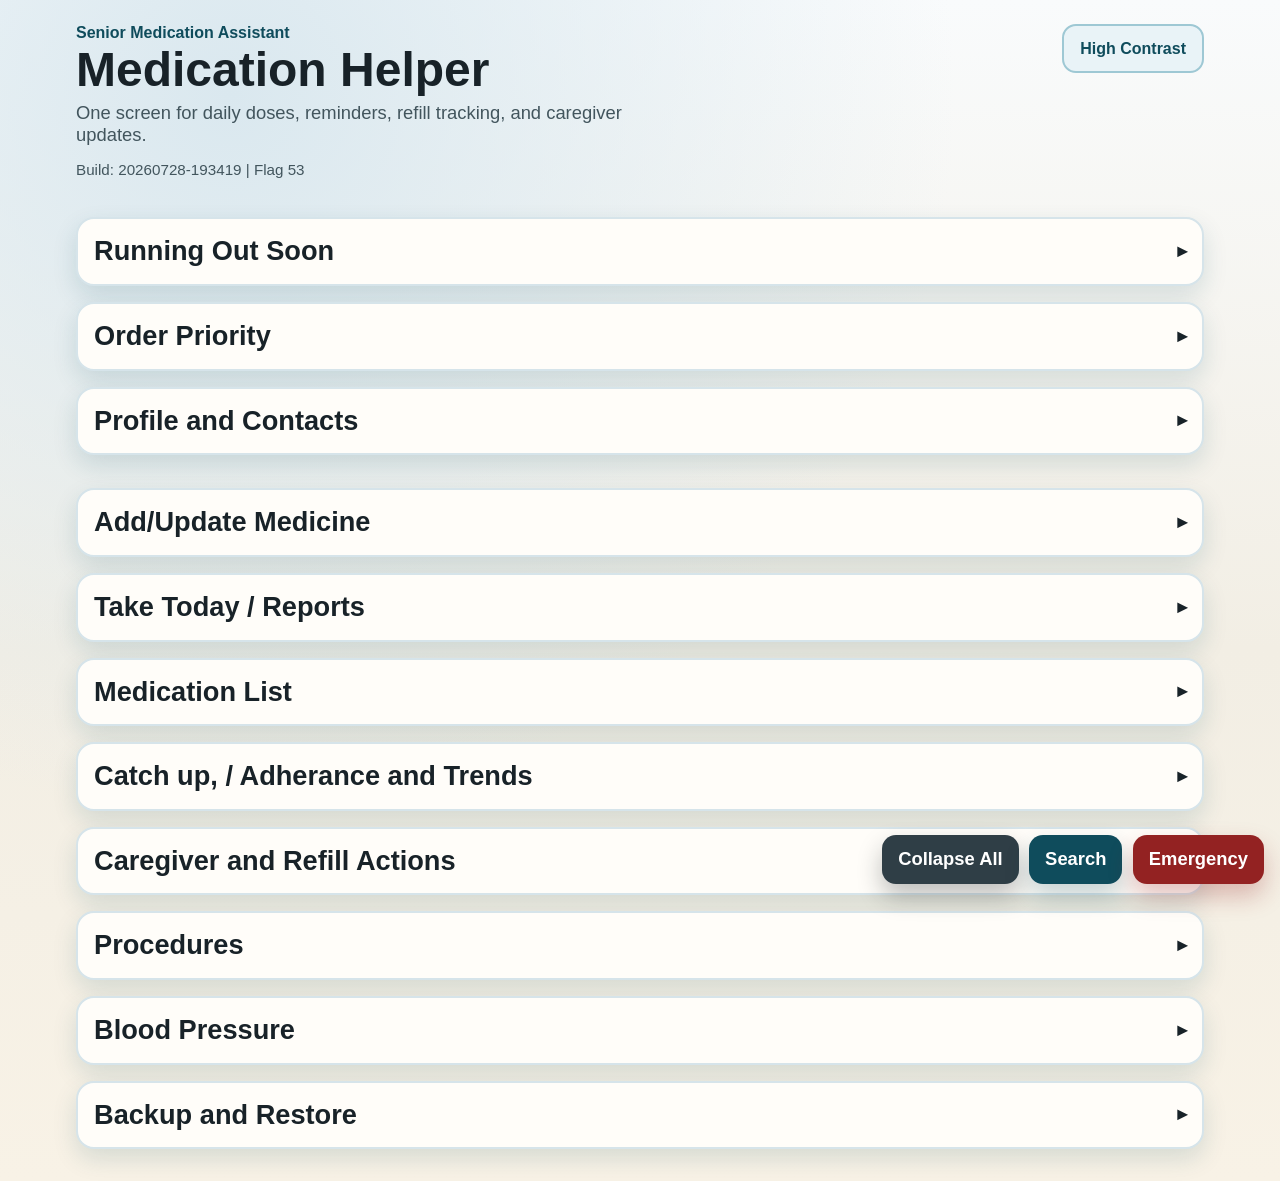
==== commit 8ab88c6f: "Add files via upload" ====
--- a/deploy/index.html
+++ b/deploy/index.html
@@ -8,7 +8,7 @@
     <link rel="manifest" href="manifest.webmanifest" />
     <link rel="icon" type="image/png" sizes="192x192" href="icons/icon-192.png" />
     <link rel="apple-touch-icon" sizes="180x180" href="icons/icon-180.png" />
-    <link rel="stylesheet" href="styles.css?v=20260718-142203" />
+    <link rel="stylesheet" href="styles.css?v=20260728-193419" />
     <title>Medication Helper</title>
   </head>
   <body>
@@ -27,6 +27,15 @@
 
     <div class="fab-actions" aria-label="Quick actions">
       <button id="closeAllBtn" class="close-fab" type="button">Collapse All</button>
+      <button id="searchMedBtn" class="search-fab" type="button">Search</button>
+      <form id="searchMedForm" class="quick-search hidden" role="search" aria-label="Search medication">
+        <label class="sr-only" for="searchMedInput">Medication name</label>
+        <input id="searchMedInput" name="searchMedInput" type="search" autocomplete="off" placeholder="Medication name" />
+        <button class="primary-btn" type="submit">Find</button>
+        <button id="cancelSearchMedBtn" class="secondary-btn" type="button">Cancel</button>
+        <span id="searchMedStatus" class="quick-search-status" aria-live="polite"></span>
+        <div id="searchMedResults" class="quick-search-results" aria-live="polite"></div>
+      </form>
       <button id="emergencyBtn" class="emergency-fab" type="button">Emergency</button>
     </div>
 
@@ -52,7 +61,11 @@
             <input name="profileName" required placeholder="Example: Asha" />
           </label>
           <label>
-            Emergency contact
+            Emergency contact name
+            <input name="emergencyContactName" placeholder="Family member or helper" />
+          </label>
+          <label>
+            Emergency contact phone
             <input name="emergencyPhone" placeholder="+1..." />
           </label>
           <label>
@@ -78,6 +91,10 @@
           <label>
             Voice language
             <input name="voiceLang" placeholder="en-US, hi-IN, ta-IN" value="en-US" />
+          </label>
+          <label class="full">
+            Timing presets
+            <textarea name="timingPresets" rows="7" placeholder="Breakfast=08:00\nMid morning=10:00\nDinner=18:00"></textarea>
           </label>
           <label class="full">
             Conditions
@@ -99,10 +116,19 @@
       <section class="card">
         <h2>Add/Update Medicine</h2>
         <p class="summary">Includes photo, schedule complexity, stock count, and safety checks.</p>
+        <div id="medFormToolbar" class="med-form-toolbar">
+          <div class="button-row full med-form-actions">
+            <button id="medSubmitBtn" class="primary-btn" type="submit" form="medForm">Save Medication</button>
+            <button id="medCancelEditBtn" class="secondary-btn hidden" type="button">Abandon Changes</button>
+            <span id="medSaveSpinner" class="spinner hidden" aria-hidden="true">Saving…</span>
+          </div>
+          <p id="medSavedFlag" class="save-flag hidden" aria-live="polite"></p>
+          <p id="safetyMessage" class="warn-text" role="alert" aria-live="assertive"></p>
+        </div>
         <form id="medForm" class="grid-form">
           <label>
             Medication name
-            <input name="name" required data-required="true" placeholder="Metformin" />
+            <input name="name" required data-required="true" placeholder="Medication name" />
           </label>
           <label>
             Strength
@@ -152,13 +178,25 @@
               <option value="asRequired">As required (when needed)</option>
             </select>
           </label>
-          <label>
-            Times (comma separated HH:MM)
+          <label id="minGapHoursRow" class="hidden">
+            Minimum gap between doses (hours, PRN only)
+            <input name="minGapHours" type="number" min="0" step="0.5" value="0" placeholder="0" />
+          </label>
+          <label>
+            <div class="required-row timing-picker-row">
+              <span>Times (HH:MM or preset label)</span>
+              <button type="button" class="secondary-btn timing-picker-button" data-timing-picker="medTimesPresetButton" aria-controls="medTimesPresetMenu" aria-expanded="false">Select Label</button>
+            </div>
             <input name="times" required data-required="true" placeholder="08:00, 19:00" />
-          </label>
-          <label>
-            Dose plan by time
+            <div id="medTimesPresetMenu" class="timing-picker-menu" hidden></div>
+          </label>
+          <label>
+            <div class="required-row timing-picker-row">
+              <span>Dose plan by time (HH:MM or preset label)</span>
+              <button type="button" class="secondary-btn timing-picker-button" data-timing-picker="medDosePlanPresetButton" aria-controls="medDosePlanPresetMenu" aria-expanded="false">Select Label</button>
+            </div>
             <input name="dosePlan" placeholder="08:00=1, 19:00=1" />
+            <div id="medDosePlanPresetMenu" class="timing-picker-menu" hidden></div>
           </label>
           <label>
             Food timing
@@ -192,32 +230,27 @@
             Notes
             <textarea name="notes" rows="2" placeholder="Keep away from sunlight"></textarea>
           </label>
-          <div class="button-row full">
-            <button id="medSubmitBtn" class="primary-btn" type="submit">Save Medication</button>
-            <button id="medCancelEditBtn" class="secondary-btn hidden" type="button">Cancel Edit</button>
-            <span id="medSaveSpinner" class="spinner hidden" aria-hidden="true">Saving…</span>
-          </div>
         </form>
-        <p id="medSavedFlag" class="save-flag hidden" aria-live="polite"></p>
         <p class="tiny-note">Use dose plan when morning and night quantities differ. Example: 08:00=1, 19:00=2.</p>
-        <p id="safetyMessage" class="warn-text" aria-live="polite"></p>
-      </section>
-
-      <section class="card">
-        <h2>Today Timeline</h2>
+      </section>
+
+      <section class="card">
+        <h2>Take Today / Reports</h2>
+        <div class="timeline-toolbar">
+          <div class="button-row">
+            <button id="markMorningTakenBtn" class="primary-btn" type="button">Mark All Morning Taken</button>
+            <button id="markEveningTakenBtn" class="secondary-btn" type="button">Mark All Evening Taken</button>
+          </div>
+          <div id="todayTimelineActions" class="button-row">
+            <button id="startVoiceCmdBtn" class="secondary-btn" type="button">Voice Command</button>
+            <button id="exportCsvBtn" class="secondary-btn" type="button">Export CSV</button>
+            <button id="exportMedListBtn" class="secondary-btn" type="button">Export Med List</button>
+            <button id="exportAmPmBtn" class="secondary-btn" type="button">Export AM/PM List</button>
+            <button id="printReportBtn" class="secondary-btn" type="button">Print Summary</button>
+          </div>
+        </div>
         <p id="todaySummary" class="summary">No schedule yet.</p>
         <div id="timeline" class="timeline" aria-live="polite"></div>
-        <div class="button-row">
-          <button id="markMorningTakenBtn" class="primary-btn" type="button">Mark All Morning Taken</button>
-          <button id="markEveningTakenBtn" class="secondary-btn" type="button">Mark All Evening Taken</button>
-        </div>
-        <div id="todayTimelineActions" class="button-row">
-          <button id="startVoiceCmdBtn" class="secondary-btn" type="button">Voice Command</button>
-          <button id="exportCsvBtn" class="secondary-btn" type="button">Export CSV</button>
-          <button id="exportMedListBtn" class="secondary-btn" type="button">Export Med List</button>
-          <button id="exportAmPmBtn" class="secondary-btn" type="button">Export AM/PM List</button>
-          <button id="printReportBtn" class="secondary-btn" type="button">Print Summary</button>
-        </div>
       </section>
 
       <section class="card">
@@ -226,7 +259,7 @@
       </section>
 
       <section class="card">
-        <h2>Adherence and Trends</h2>
+        <h2>Catch up, / Adherance and Trends</h2>
         <p id="adherenceSummary" class="summary">No adherence data yet.</p>
         <ul id="trendList" class="plain-list"></ul>
         <div class="button-row">
@@ -245,6 +278,65 @@
       </section>
 
       <section class="card">
+        <h2>Procedures</h2>
+        <form id="procedureForm" class="grid-form">
+          <label>
+            Procedure date
+            <input name="procedureDate" required placeholder="YYYY or YYYY-MM or YYYY-MM-DD" />
+          </label>
+          <label>
+            Procedure name
+            <input name="procedureName" required placeholder="Echocardiogram" />
+          </label>
+          <label>
+            Doctor name (optional)
+            <input name="procedureDoctorName" placeholder="Dr. Kumar" />
+          </label>
+          <label>
+            Notes (optional)
+            <input name="procedureNotes" placeholder="Follow-up in 3 months" />
+          </label>
+          <div class="button-row full">
+            <button id="procedureSubmitBtn" class="primary-btn" type="submit">Save Procedure</button>
+            <button id="procedureCancelEditBtn" class="secondary-btn hidden" type="button">Cancel Edit</button>
+          </div>
+        </form>
+        <p id="procedureMessage" class="warn-text" aria-live="polite"></p>
+        <div class="button-row">
+          <button id="exportProcedureCsvBtn" class="secondary-btn" type="button">Export Procedures CSV</button>
+        </div>
+        <div id="procedureList" class="procedure-list"></div>
+      </section>
+
+      <section class="card">
+        <h2>Blood Pressure</h2>
+        <form id="bpForm" class="grid-form">
+          <label>
+            Date and time
+            <input id="readingTimestamp" name="readingTimestamp" type="datetime-local" required />
+          </label>
+          <label>
+            Pressure
+            <input name="pressure" required placeholder="120/80" />
+          </label>
+          <label>
+            Pulse (optional)
+            <input name="pulse" type="number" min="1" step="1" placeholder="72" />
+          </label>
+          <label class="full">
+            Notes (optional)
+            <textarea name="notes" rows="3" placeholder="After breakfast, feeling calm"></textarea>
+          </label>
+          <div class="button-row full">
+            <button id="bpSubmitBtn" class="primary-btn" type="submit">Save Reading</button>
+            <button id="bpCancelEditBtn" class="secondary-btn hidden" type="button">Cancel Edit</button>
+          </div>
+        </form>
+        <p id="bpMessage" class="warn-text" aria-live="polite"></p>
+        <div id="bpList" class="procedure-list"></div>
+      </section>
+
+      <section class="card">
         <h2>Backup and Restore</h2>
         <div class="button-row">
           <button id="exportBackupBtn" class="secondary-btn" type="button">Export Backup</button>
@@ -254,37 +346,6 @@
           </label>
         </div>
       </section>
-
-      <section class="card">
-        <h2>Procedures</h2>
-        <form id="procedureForm" class="grid-form">
-          <label>
-            Procedure date
-            <input name="procedureDate" required placeholder="YYYY or YYYY-MM or YYYY-MM-DD" />
-          </label>
-          <label>
-            Procedure name
-            <input name="procedureName" required placeholder="Echocardiogram" />
-          </label>
-          <label>
-            Doctor name (optional)
-            <input name="procedureDoctorName" placeholder="Dr. Kumar" />
-          </label>
-          <label>
-            Notes (optional)
-            <input name="procedureNotes" placeholder="Follow-up in 3 months" />
-          </label>
-          <div class="button-row full">
-            <button id="procedureSubmitBtn" class="primary-btn" type="submit">Save Procedure</button>
-            <button id="procedureCancelEditBtn" class="secondary-btn hidden" type="button">Cancel Edit</button>
-          </div>
-        </form>
-        <p id="procedureMessage" class="warn-text" aria-live="polite"></p>
-        <div class="button-row">
-          <button id="exportProcedureCsvBtn" class="secondary-btn" type="button">Export Procedures CSV</button>
-        </div>
-        <div id="procedureList" class="procedure-list"></div>
-      </section>
     </main>
 
     <div id="undoToast" class="undo-toast hidden" role="status" aria-live="polite">
@@ -297,8 +358,17 @@
       <p id="medicalCardText"></p>
       <div class="button-row">
         <a id="emergencyCallLink" class="primary-btn" href="#">Call Emergency Contact</a>
+        <button id="openLockScreenCardBtn" class="secondary-btn" type="button">Lock Screen Card</button>
         <button id="closeEmergencyBtn" class="secondary-btn" type="button">Close</button>
       </div>
+    </dialog>
+
+    <dialog id="lockScreenCardDialog" class="lock-screen-card-dialog" aria-label="Emergency lock screen card">
+      <article class="lock-screen-card">
+        <p class="lock-screen-card-kicker">Emergency medical information</p>
+        <h2 id="lockScreenCardName">Medical Card</h2>
+        <p id="lockScreenCardText" class="lock-screen-card-text"></p>
+      </article>
     </dialog>
 
     <dialog id="photoPreviewDialog" class="photo-dialog" aria-label="Photo preview dialog">
@@ -307,6 +377,19 @@
         <button id="photoReplaceBtn" class="primary-btn" type="button" aria-label="Replace photo">Replace</button>
         <button id="photoRemoveBtn" class="danger-btn" type="button" aria-label="Remove photo">Remove</button>
         <button id="photoCloseBtn" class="secondary-btn" type="button" aria-label="Close photo preview">Close</button>
+      </div>
+    </dialog>
+
+    <dialog id="prnLogDialog" aria-label="Log as-required medication">
+      <h2 id="prnLogTitle">Log PRN dose</h2>
+      <p id="prnLogHint">Enter how many minutes ago you took the medication.</p>
+      <label>
+        Minutes ago
+        <input id="prnMinutesAgoInput" type="number" min="0" step="1" value="0" />
+      </label>
+      <div class="button-row">
+        <button id="prnLogCancelBtn" class="secondary-btn" type="button">Cancel</button>
+        <button id="prnLogConfirmBtn" class="primary-btn" type="button">Log Dose</button>
       </div>
     </dialog>
 
@@ -331,6 +414,7 @@
         <img class="med-photo" alt="Medication photo" />
         <div class="med-main">
           <h3 class="med-name"></h3>
+          <p class="med-status"></p>
           <p class="med-purpose"></p>
           <p class="med-times"></p>
           <p class="med-dose-plan"></p>
@@ -340,6 +424,7 @@
         </div>
         <div class="card-actions">
           <button class="edit-btn secondary-btn" type="button">Edit</button>
+          <button class="status-btn secondary-btn" type="button"></button>
           <button class="log-prn-btn primary-btn hidden" type="button">Log dose now</button>
           <button class="danger-btn" type="button">Remove</button>
         </div>
@@ -375,9 +460,21 @@
       </article>
     </template>
 
-    <script src="state.js?v=20260718-142203" defer></script>
-    <script src="forms.js?v=20260718-142203" defer></script>
-    <script src="renderer.js?v=20260718-142203" defer></script>
-    <script src="app.js?v=20260718-142203" defer></script>
+    <template id="bpCardTemplate">
+      <article class="procedure-card">
+        <div class="procedure-main">
+          <p class="procedure-summary bp-summary"></p>
+        </div>
+        <div class="card-actions">
+          <button class="bp-edit-btn secondary-btn" type="button" aria-label="Edit blood pressure reading" title="Edit blood pressure reading">E</button>
+          <button class="bp-delete-btn danger-btn" type="button" aria-label="Delete blood pressure reading" title="Delete blood pressure reading">D</button>
+        </div>
+      </article>
+    </template>
+
+    <script src="state.js?v=20260728-193419" defer></script>
+    <script src="forms.js?v=20260728-193419" defer></script>
+    <script src="renderer.js?v=20260728-193419" defer></script>
+    <script src="app.js?v=20260728-193419" defer></script>
   </body>
 </html>
--- a/deploy/styles.css
+++ b/deploy/styles.css
@@ -140,9 +140,7 @@
 }
 
 .dashboard-top {
-  position: sticky;
-  top: 0.3rem;
-  z-index: 3;
+  position: static;
 }
 
 h2 {
@@ -175,6 +173,35 @@
   background: #eef9f1;
 }
 
+.med-form-toolbar {
+  position: sticky;
+  top: 0.5rem;
+  z-index: 4;
+  margin: 0.6rem 0 1rem;
+  padding: 0.7rem 0.8rem 0.8rem;
+  border: 1px solid #d6e4ea;
+  border-radius: 16px;
+  background: linear-gradient(180deg, rgba(255, 253, 249, 0.98) 0%, rgba(255, 253, 249, 0.92) 100%);
+  box-shadow: 0 8px 18px rgba(15, 76, 92, 0.12);
+  backdrop-filter: blur(4px);
+}
+
+.med-form-actions {
+  align-items: center;
+}
+
+.med-form-toolbar .warn-text,
+.med-form-toolbar .save-flag {
+  margin-top: 0.45rem;
+}
+
+.med-form-toolbar .warn-text {
+  padding: 0.45rem 0.7rem;
+  border-radius: 12px;
+  border: 2px solid #f0c1c1;
+  background: #fff1f1;
+}
+
 .grid-form {
   display: grid;
   grid-template-columns: repeat(2, minmax(0, 1fr));
@@ -186,6 +213,43 @@
   gap: 0.4rem;
   font-size: 1.08rem;
   font-weight: 700;
+}
+
+.timing-picker-row {
+  display: flex;
+  flex-wrap: wrap;
+  align-items: center;
+  gap: 0.55rem;
+  font-size: 1.08rem;
+  font-weight: 700;
+}
+
+.required-row {
+  align-items: center;
+}
+
+.timing-picker-button {
+  padding: 0.62rem 0.9rem;
+}
+
+.timing-picker-menu {
+  display: flex;
+  flex-wrap: wrap;
+  gap: 0.45rem;
+  padding: 0.55rem 0 0.15rem;
+}
+
+.timing-picker-menu[hidden] {
+  display: none;
+}
+
+.timing-picker-option {
+  border: 2px solid #9ec8d4;
+  background: #e9f3f7;
+  color: var(--primary);
+  border-radius: 999px;
+  padding: 0.48rem 0.75rem;
+  font-weight: 800;
 }
 
 .compulsory-field {
@@ -308,6 +372,47 @@
   gap: 0.55rem;
 }
 
+.timeline-toolbar {
+  margin: 0 0 0.9rem;
+  padding-top: 9.8rem;
+}
+
+.timeline-toolbar > .button-row:first-child {
+  position: fixed;
+  top: 0.5rem;
+  left: 1rem;
+  right: 1rem;
+  z-index: 4;
+  width: min(1160px, calc(100vw - 2rem));
+  margin: 0 auto 0.45rem;
+  padding: 0.65rem 0.75rem 0.55rem;
+  border: 1px solid #d6e4ea;
+  border-radius: 16px;
+  background: linear-gradient(180deg, rgba(255, 253, 249, 0.98) 0%, rgba(255, 253, 249, 0.92) 100%);
+  box-shadow: 0 8px 18px rgba(15, 76, 92, 0.12);
+  backdrop-filter: blur(4px);
+}
+
+.timeline-toolbar > #todayTimelineActions {
+  position: fixed;
+  top: 5.25rem;
+  left: 1rem;
+  right: 1rem;
+  z-index: 3;
+  width: min(1160px, calc(100vw - 2rem));
+  margin: 0 auto 0.45rem;
+  padding: 0.55rem 0.75rem 0.7rem;
+  border: 1px solid #d6e4ea;
+  border-radius: 16px;
+  background: linear-gradient(180deg, rgba(255, 253, 249, 0.98) 0%, rgba(255, 253, 249, 0.92) 100%);
+  box-shadow: 0 8px 18px rgba(15, 76, 92, 0.12);
+  backdrop-filter: blur(4px);
+}
+
+.timeline-toolbar > .button-row:first-child + .button-row {
+  margin-top: 0.35rem;
+}
+
 #todayTimelineActions {
   display: flex;
   flex-wrap: nowrap;
@@ -322,6 +427,42 @@
   min-width: 9.5rem;
   padding: 0.7rem 0.75rem;
   white-space: nowrap;
+}
+
+@media (max-width: 760px) {
+  .timeline-toolbar {
+    padding-top: 10.4rem;
+  }
+
+  .timeline-toolbar > .button-row:first-child {
+    flex-wrap: nowrap;
+    overflow-x: auto;
+    overflow-y: hidden;
+    -webkit-overflow-scrolling: touch;
+    gap: 0.4rem;
+    left: 0.75rem;
+    right: 0.75rem;
+    width: min(1160px, calc(100vw - 1.5rem));
+    padding: 0.55rem 0.65rem 0.5rem;
+  }
+
+  .timeline-toolbar > .button-row:first-child button {
+    min-width: max-content;
+    white-space: nowrap;
+  }
+
+  .timeline-toolbar > #todayTimelineActions {
+    top: 6.4rem;
+    left: 0.75rem;
+    right: 0.75rem;
+    width: min(1160px, calc(100vw - 1.5rem));
+    padding: 0.5rem 0.65rem 0.65rem;
+  }
+
+  #todayTimelineActions button {
+    min-width: 8rem;
+    padding: 0.62rem 0.7rem;
+  }
 }
 
 .chip-list,
@@ -343,6 +484,11 @@
 .timeline,
 .med-list,
 .procedure-list {
+  display: grid;
+  gap: 0.75rem;
+}
+
+.bp-list {
   display: grid;
   gap: 0.75rem;
 }
@@ -400,6 +546,22 @@
   flex-wrap: nowrap;
 }
 
+.bp-reading {
+  margin: 0;
+  font-size: 1.34rem;
+}
+
+.bp-meta,
+.bp-note {
+  margin: 0.3rem 0 0;
+  font-size: 1.06rem;
+  color: var(--muted);
+}
+
+.bp-note {
+  white-space: pre-wrap;
+}
+
 .procedure-summary {
   margin: 0;
   font-size: 1rem;
@@ -410,6 +572,23 @@
   text-overflow: ellipsis;
 }
 
+.bp-summary {
+  white-space: pre-wrap;
+  overflow-wrap: break-word;
+  word-break: normal;
+  overflow: visible;
+  text-overflow: clip;
+}
+
+.procedure-card:has(.bp-summary) .procedure-main {
+  min-width: 0;
+}
+
+.procedure-card:has(.bp-summary) .card-actions {
+  width: auto;
+  flex: 0 0 auto;
+}
+
 .card-actions {
   display: grid;
   gap: 0.4rem;
@@ -486,6 +665,18 @@
   display: none;
 }
 
+.sr-only {
+  position: absolute;
+  width: 1px;
+  height: 1px;
+  padding: 0;
+  margin: -1px;
+  overflow: hidden;
+  clip: rect(0, 0, 0, 0);
+  white-space: nowrap;
+  border: 0;
+}
+
 .tiny-note {
   color: var(--muted);
   font-size: 0.95rem;
@@ -515,6 +706,61 @@
   color: #fff;
   font-size: 1.15rem;
   box-shadow: 0 12px 24px rgba(22, 29, 34, 0.28);
+}
+
+.search-fab {
+  position: static;
+  background: var(--primary);
+  color: #fff;
+  font-size: 1.15rem;
+  box-shadow: 0 12px 24px rgba(15, 76, 92, 0.24);
+}
+
+.quick-search {
+  display: flex;
+  align-items: center;
+  gap: 0.45rem;
+  padding: 0.45rem;
+  border: 2px solid #9ec8d4;
+  border-radius: 14px;
+  background: var(--surface);
+  box-shadow: 0 12px 24px rgba(22, 29, 34, 0.18);
+}
+
+.quick-search.hidden {
+  display: none;
+}
+
+.quick-search input {
+  width: min(15rem, 44vw);
+  padding: 0.65rem;
+}
+
+.quick-search button {
+  padding: 0.65rem 0.75rem;
+  white-space: nowrap;
+}
+
+.quick-search-status {
+  max-width: 12rem;
+  color: var(--muted);
+  font-size: 0.9rem;
+  font-weight: 700;
+}
+
+.quick-search-results {
+  display: grid;
+  gap: 0.4rem;
+  flex-basis: 100%;
+}
+
+.search-result-btn {
+  width: 100%;
+  justify-content: flex-start;
+  border: 2px solid #9ec8d4;
+  background: #e9f3f7;
+  color: var(--primary);
+  text-align: left;
 }
 
 .alarm-overlay {
@@ -548,6 +794,59 @@
   background: rgba(26, 39, 45, 0.56);
 }
 
+.lock-screen-card-dialog {
+  width: min(390px, calc(100vw - 2rem));
+  height: min(760px, calc(100dvh - 2rem));
+  max-height: calc(100dvh - 2rem);
+  padding: 0;
+  overflow: hidden;
+  border: 0;
+  border-radius: 8px;
+  background: #fff;
+  color: #102a36;
+}
+
+.lock-screen-card-dialog::backdrop {
+  background: #102a36;
+}
+
+.lock-screen-card {
+  box-sizing: border-box;
+  display: flex;
+  flex-direction: column;
+  width: 100%;
+  height: 100%;
+  padding: 1.25rem;
+  border: 5px solid #b42626;
+  background: #fff;
+}
+
+.lock-screen-card-kicker {
+  margin: 0 0 0.35rem;
+  color: #8e1f1f;
+  font-size: 0.8rem;
+  font-weight: 800;
+  text-transform: uppercase;
+}
+
+.lock-screen-card h2 {
+  margin: 0 0 1rem;
+  color: #102a36;
+  font-size: clamp(1.55rem, 7vw, 2rem);
+  overflow-wrap: break-word;
+}
+
+.lock-screen-card-text {
+  flex: 1 1 auto;
+  min-height: 0;
+  margin: 0;
+  overflow: hidden;
+  white-space: pre-wrap;
+  overflow-wrap: break-word;
+  font-size: 0.94rem;
+  line-height: 1.28;
+}
+
 .file-label {
   position: relative;
   overflow: hidden;
@@ -574,6 +873,10 @@
     flex-direction: column;
   }
 
+  main {
+    padding-bottom: calc(11rem + env(safe-area-inset-bottom));
+  }
+
   .grid-form {
     grid-template-columns: 1fr;
   }
@@ -581,6 +884,15 @@
   .fab-actions {
     flex-direction: column;
     align-items: stretch;
+  }
+
+  .quick-search {
+    flex-wrap: wrap;
+    max-width: calc(100vw - 2rem);
+  }
+
+  .quick-search input {
+    width: 100%;
   }
 
   .timeline-item,
